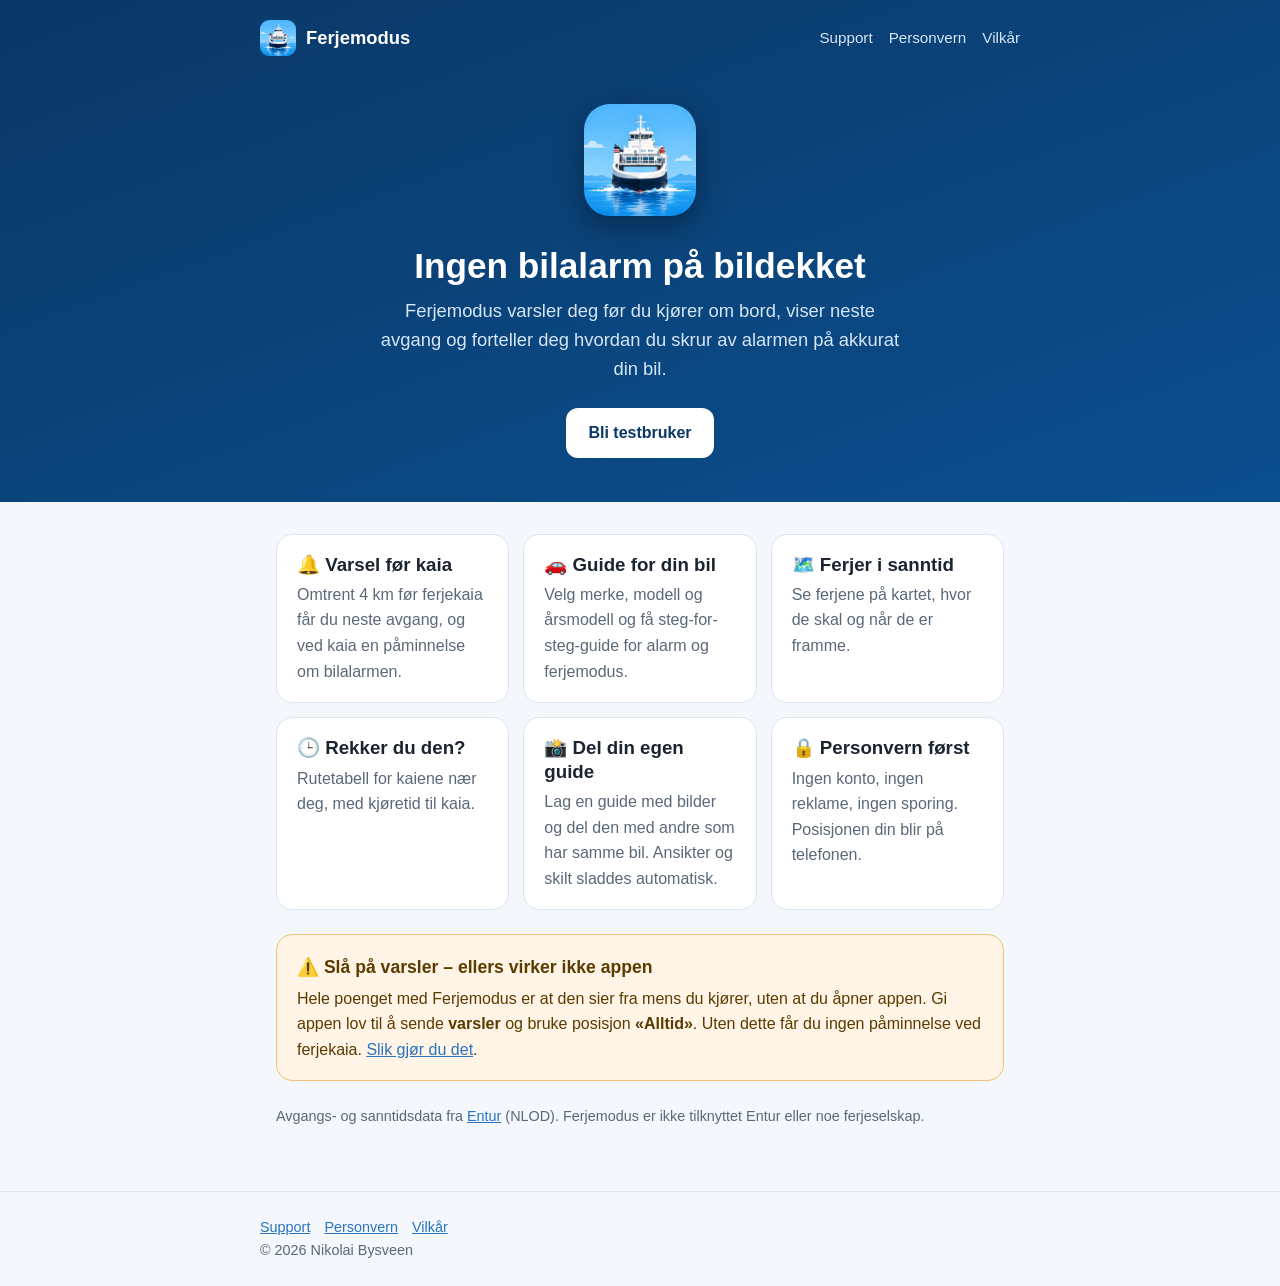
==== index.html @ bf814e64 "Add files via upload" ====
<!doctype html>
<html lang="no"><head><meta charset="utf-8"><meta name="viewport" content="width=device-width,initial-scale=1">
<title>Ferjemodus – husk bilalarmen på ferja</title>
<meta name="description" content="Ferjemodus varsler deg før ferjekaia, viser neste avgang og minner deg på å skru av bilalarmen – med guide for din bil.">
<link rel="icon" href="ikon.png"><link rel="stylesheet" href="stil.css"></head>
<body>
<header><div class="inner">
<nav><a class="logo" href="./"><img src="ikon.png" alt="">Ferjemodus</a><a href="support.html">Support</a><a href="personvern.html">Personvern</a><a href="vilkar.html">Vilkår</a></nav>
<div class="hero">
<img src="ikon.png" alt="Ferjemodus-ikon">
<h1>Ingen bilalarm på bildekket</h1>
<p>Ferjemodus varsler deg før du kjører om bord, viser neste avgang og forteller deg hvordan du skrur av alarmen på akkurat din bil.</p>
<a class="knapp" href="support.html#test">Bli testbruker</a>
</div></div></header>
<main>
<div class="grid">
<div class="kort"><h3>🔔 Varsel før kaia</h3><p>Omtrent 4 km før ferjekaia får du neste avgang, og ved kaia en påminnelse om bilalarmen.</p></div>
<div class="kort"><h3>🚗 Guide for din bil</h3><p>Velg merke, modell og årsmodell og få steg-for-steg-guide for alarm og ferjemodus.</p></div>
<div class="kort"><h3>🗺️ Ferjer i sanntid</h3><p>Se ferjene på kartet, hvor de skal og når de er framme.</p></div>
<div class="kort"><h3>🕒 Rekker du den?</h3><p>Rutetabell for kaiene nær deg, med kjøretid til kaia.</p></div>
<div class="kort"><h3>📸 Del din egen guide</h3><p>Lag en guide med bilder og del den med andre som har samme bil. Ansikter og skilt sladdes automatisk.</p></div>
<div class="kort"><h3>🔒 Personvern først</h3><p>Ingen konto, ingen reklame, ingen sporing. Posisjonen din blir på telefonen.</p></div>
</div>
<div class="varsel"><strong>⚠️ Slå på varsler – ellers virker ikke appen</strong>
Hele poenget med Ferjemodus er at den sier fra mens du kjører, uten at du åpner appen. Gi appen lov til å sende <b>varsler</b> og bruke posisjon <b>«Alltid»</b>. Uten dette får du ingen påminnelse ved ferjekaia. <a href="support.html#varsler">Slik gjør du det</a>.</div>
<p class="oppdatert">Avgangs- og sanntidsdata fra <a href="https://entur.no">Entur</a> (NLOD). Ferjemodus er ikke tilknyttet Entur eller noe ferjeselskap.</p>
</main>
<footer><div class="inner"><a href="support.html">Support</a><a href="personvern.html">Personvern</a><a href="vilkar.html">Vilkår</a><br>© 2026 Nikolai Bysveen</div></footer>
</body></html>
---- stil.css ----
:root{--hav:#0a3866;--hav2:#0b4f8f;--lys:#2973bf;--tekst:#1b2430;--dempet:#5b6878;--bg:#f4f7fb;--kort:#fff;--kant:#dde5ef}
@media (prefers-color-scheme:dark){:root{--tekst:#e8eef6;--dempet:#9fb0c4;--bg:#07182b;--kort:#0d243d;--kant:#1c3a5c}}
*{box-sizing:border-box}
body{margin:0;font-family:-apple-system,BlinkMacSystemFont,"Segoe UI",Roboto,sans-serif;background:var(--bg);color:var(--tekst);line-height:1.6}
a{color:var(--lys)}
header{background:linear-gradient(160deg,var(--hav),var(--hav2));color:#fff;padding:20px 16px}
header .inner,main,footer .inner{max-width:760px;margin:0 auto}
nav{display:flex;align-items:center;gap:16px;flex-wrap:wrap}
nav .logo{display:flex;align-items:center;gap:10px;font-weight:700;font-size:1.15rem;color:#fff;text-decoration:none;margin-right:auto}
nav .logo img{width:36px;height:36px;border-radius:9px}
nav a{color:#d6e6f7;text-decoration:none;font-size:.95rem}
nav a:hover{color:#fff}
.hero{padding:48px 0 24px;text-align:center}
.hero img{width:112px;height:112px;border-radius:26px;box-shadow:0 10px 30px rgba(0,0,0,.35)}
.hero h1{font-size:2.2rem;margin:20px 0 8px}
.hero p{font-size:1.15rem;color:#d6e6f7;margin:0 auto;max-width:520px}
.knapp{display:inline-block;margin-top:24px;background:#fff;color:var(--hav);padding:12px 22px;border-radius:12px;font-weight:700;text-decoration:none}
main{padding:32px 16px 48px}
h1,h2,h3{line-height:1.25}
main h1{margin-top:0}
main h2{margin-top:2em}
.kort{background:var(--kort);border:1px solid var(--kant);border-radius:16px;padding:18px 20px;margin:14px 0}
.kort h3{margin:0 0 6px}
.kort p{margin:0;color:var(--dempet)}
.grid{display:grid;grid-template-columns:repeat(auto-fit,minmax(220px,1fr));gap:14px}
.grid .kort{margin:0}
.varsel{background:#fff4e5;border:1px solid #f0c27a;color:#5a3b00;border-radius:16px;padding:18px 20px;margin:24px 0}
@media (prefers-color-scheme:dark){.varsel{background:#3a2a0c;border-color:#7a5a1e;color:#ffe2b0}}
.varsel strong{display:block;font-size:1.1rem;margin-bottom:4px}
.oppdatert{color:var(--dempet);font-size:.9rem}
footer{border-top:1px solid var(--kant);padding:24px 16px;color:var(--dempet);font-size:.9rem}
footer a{margin-right:14px}
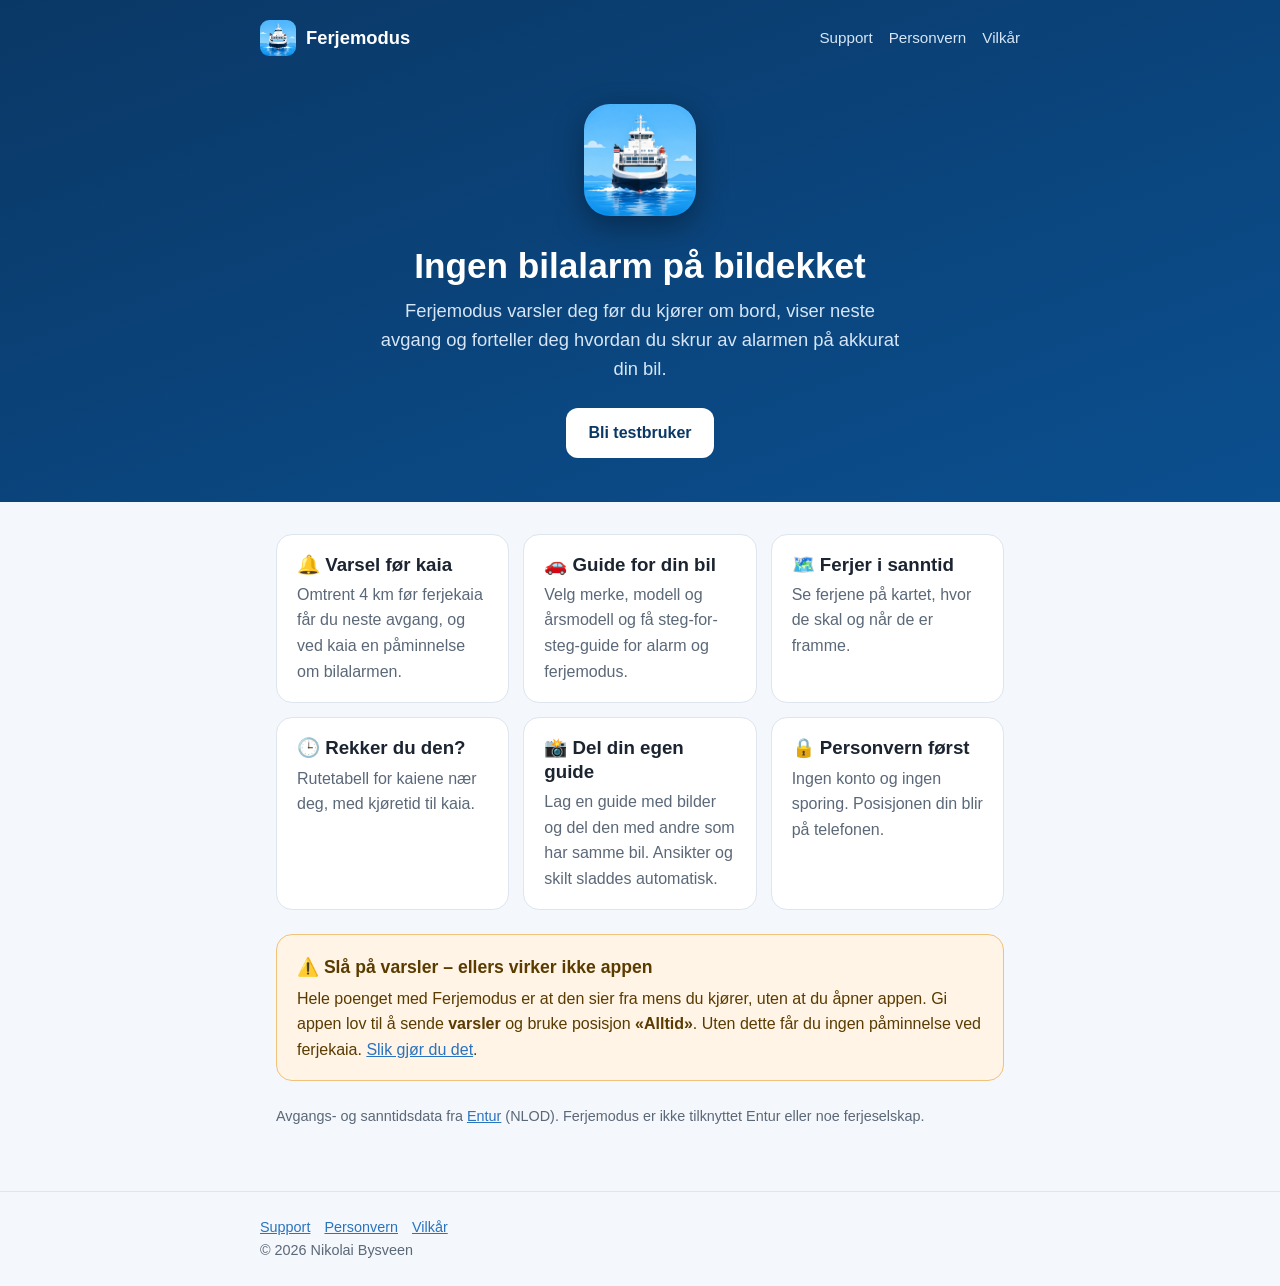
==== commit cac0d4ca: "Fjern «ingen reklame», behold «ingen sporing»" ====
--- a/index.html
+++ b/index.html
@@ -19,7 +19,7 @@
 <div class="kort"><h3>🗺️ Ferjer i sanntid</h3><p>Se ferjene på kartet, hvor de skal og når de er framme.</p></div>
 <div class="kort"><h3>🕒 Rekker du den?</h3><p>Rutetabell for kaiene nær deg, med kjøretid til kaia.</p></div>
 <div class="kort"><h3>📸 Del din egen guide</h3><p>Lag en guide med bilder og del den med andre som har samme bil. Ansikter og skilt sladdes automatisk.</p></div>
-<div class="kort"><h3>🔒 Personvern først</h3><p>Ingen konto, ingen reklame, ingen sporing. Posisjonen din blir på telefonen.</p></div>
+<div class="kort"><h3>🔒 Personvern først</h3><p>Ingen konto og ingen sporing. Posisjonen din blir på telefonen.</p></div>
 </div>
 <div class="varsel"><strong>⚠️ Slå på varsler – ellers virker ikke appen</strong>
 Hele poenget med Ferjemodus er at den sier fra mens du kjører, uten at du åpner appen. Gi appen lov til å sende <b>varsler</b> og bruke posisjon <b>«Alltid»</b>. Uten dette får du ingen påminnelse ved ferjekaia. <a href="support.html#varsler">Slik gjør du det</a>.</div>
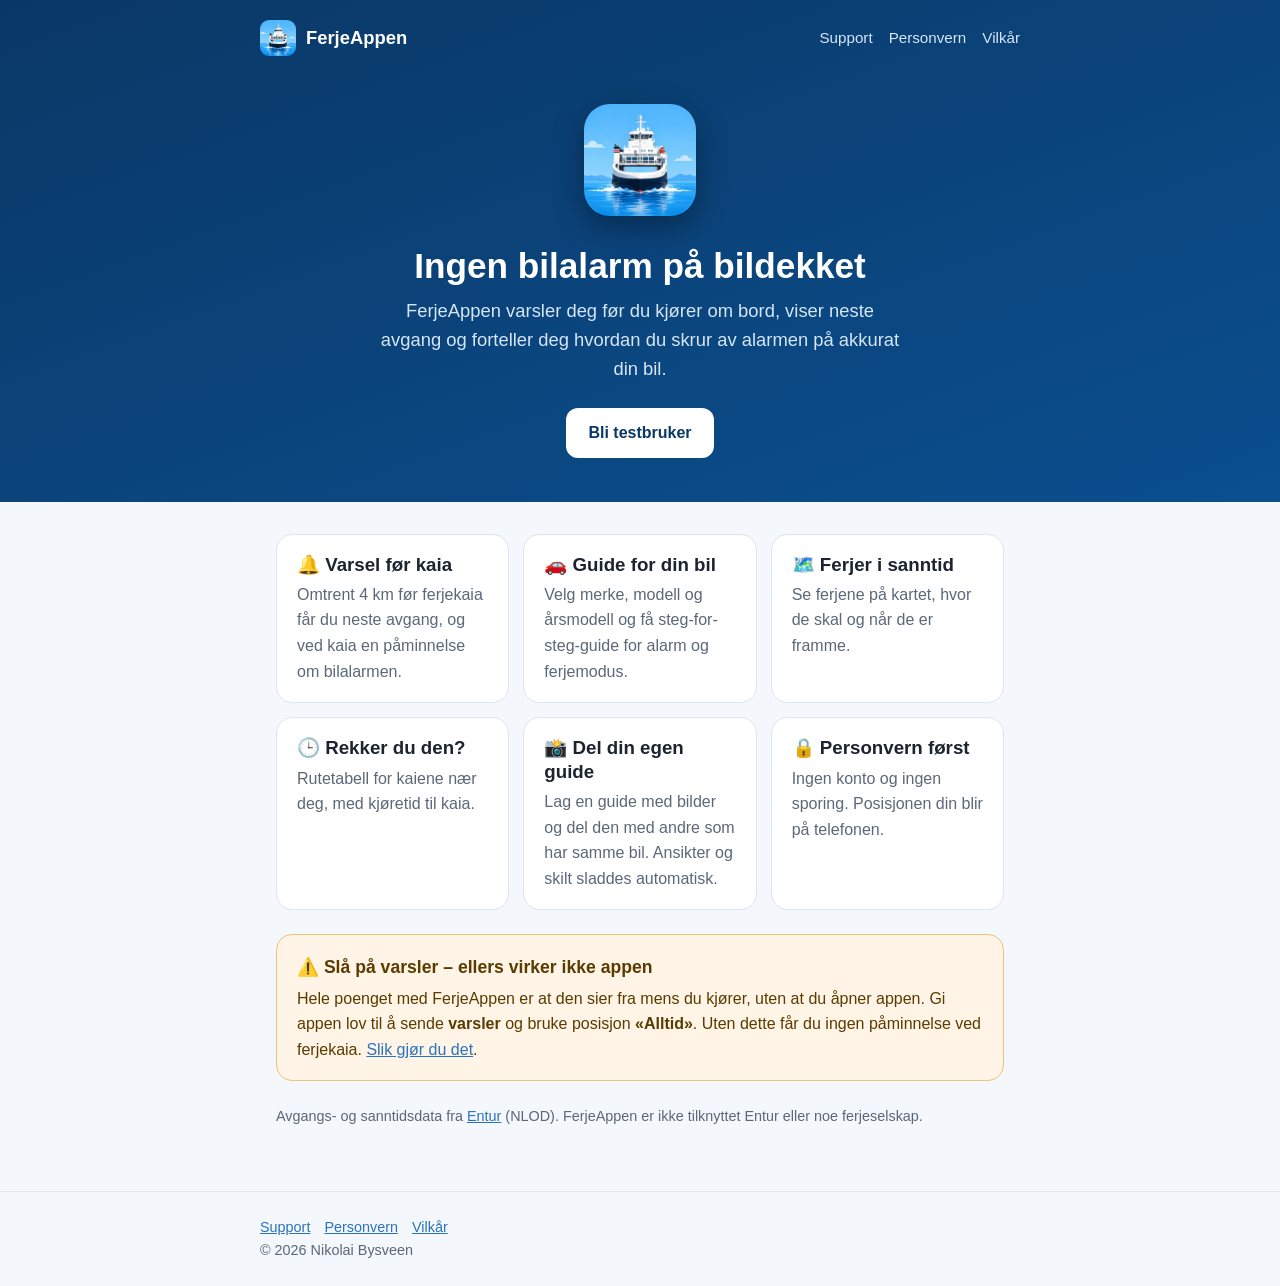
==== commit 4b6141cc: "Nytt navn FerjeAppen, personvern for stemmer og navn" ====
--- a/index.html
+++ b/index.html
@@ -1,15 +1,15 @@
 <!doctype html>
 <html lang="no"><head><meta charset="utf-8"><meta name="viewport" content="width=device-width,initial-scale=1">
-<title>Ferjemodus – husk bilalarmen på ferja</title>
-<meta name="description" content="Ferjemodus varsler deg før ferjekaia, viser neste avgang og minner deg på å skru av bilalarmen – med guide for din bil.">
+<title>FerjeAppen – husk bilalarmen på ferja</title>
+<meta name="description" content="FerjeAppen varsler deg før ferjekaia, viser neste avgang og minner deg på å skru av bilalarmen – med guide for din bil.">
 <link rel="icon" href="ikon.png"><link rel="stylesheet" href="stil.css"></head>
 <body>
 <header><div class="inner">
-<nav><a class="logo" href="./"><img src="ikon.png" alt="">Ferjemodus</a><a href="support.html">Support</a><a href="personvern.html">Personvern</a><a href="vilkar.html">Vilkår</a></nav>
+<nav><a class="logo" href="./"><img src="ikon.png" alt="">FerjeAppen</a><a href="support.html">Support</a><a href="personvern.html">Personvern</a><a href="vilkar.html">Vilkår</a></nav>
 <div class="hero">
-<img src="ikon.png" alt="Ferjemodus-ikon">
+<img src="ikon.png" alt="FerjeAppen-ikon">
 <h1>Ingen bilalarm på bildekket</h1>
-<p>Ferjemodus varsler deg før du kjører om bord, viser neste avgang og forteller deg hvordan du skrur av alarmen på akkurat din bil.</p>
+<p>FerjeAppen varsler deg før du kjører om bord, viser neste avgang og forteller deg hvordan du skrur av alarmen på akkurat din bil.</p>
 <a class="knapp" href="support.html#test">Bli testbruker</a>
 </div></div></header>
 <main>
@@ -22,8 +22,8 @@
 <div class="kort"><h3>🔒 Personvern først</h3><p>Ingen konto og ingen sporing. Posisjonen din blir på telefonen.</p></div>
 </div>
 <div class="varsel"><strong>⚠️ Slå på varsler – ellers virker ikke appen</strong>
-Hele poenget med Ferjemodus er at den sier fra mens du kjører, uten at du åpner appen. Gi appen lov til å sende <b>varsler</b> og bruke posisjon <b>«Alltid»</b>. Uten dette får du ingen påminnelse ved ferjekaia. <a href="support.html#varsler">Slik gjør du det</a>.</div>
-<p class="oppdatert">Avgangs- og sanntidsdata fra <a href="https://entur.no">Entur</a> (NLOD). Ferjemodus er ikke tilknyttet Entur eller noe ferjeselskap.</p>
+Hele poenget med FerjeAppen er at den sier fra mens du kjører, uten at du åpner appen. Gi appen lov til å sende <b>varsler</b> og bruke posisjon <b>«Alltid»</b>. Uten dette får du ingen påminnelse ved ferjekaia. <a href="support.html#varsler">Slik gjør du det</a>.</div>
+<p class="oppdatert">Avgangs- og sanntidsdata fra <a href="https://entur.no">Entur</a> (NLOD). FerjeAppen er ikke tilknyttet Entur eller noe ferjeselskap.</p>
 </main>
 <footer><div class="inner"><a href="support.html">Support</a><a href="personvern.html">Personvern</a><a href="vilkar.html">Vilkår</a><br>© 2026 Nikolai Bysveen</div></footer>
 </body></html>
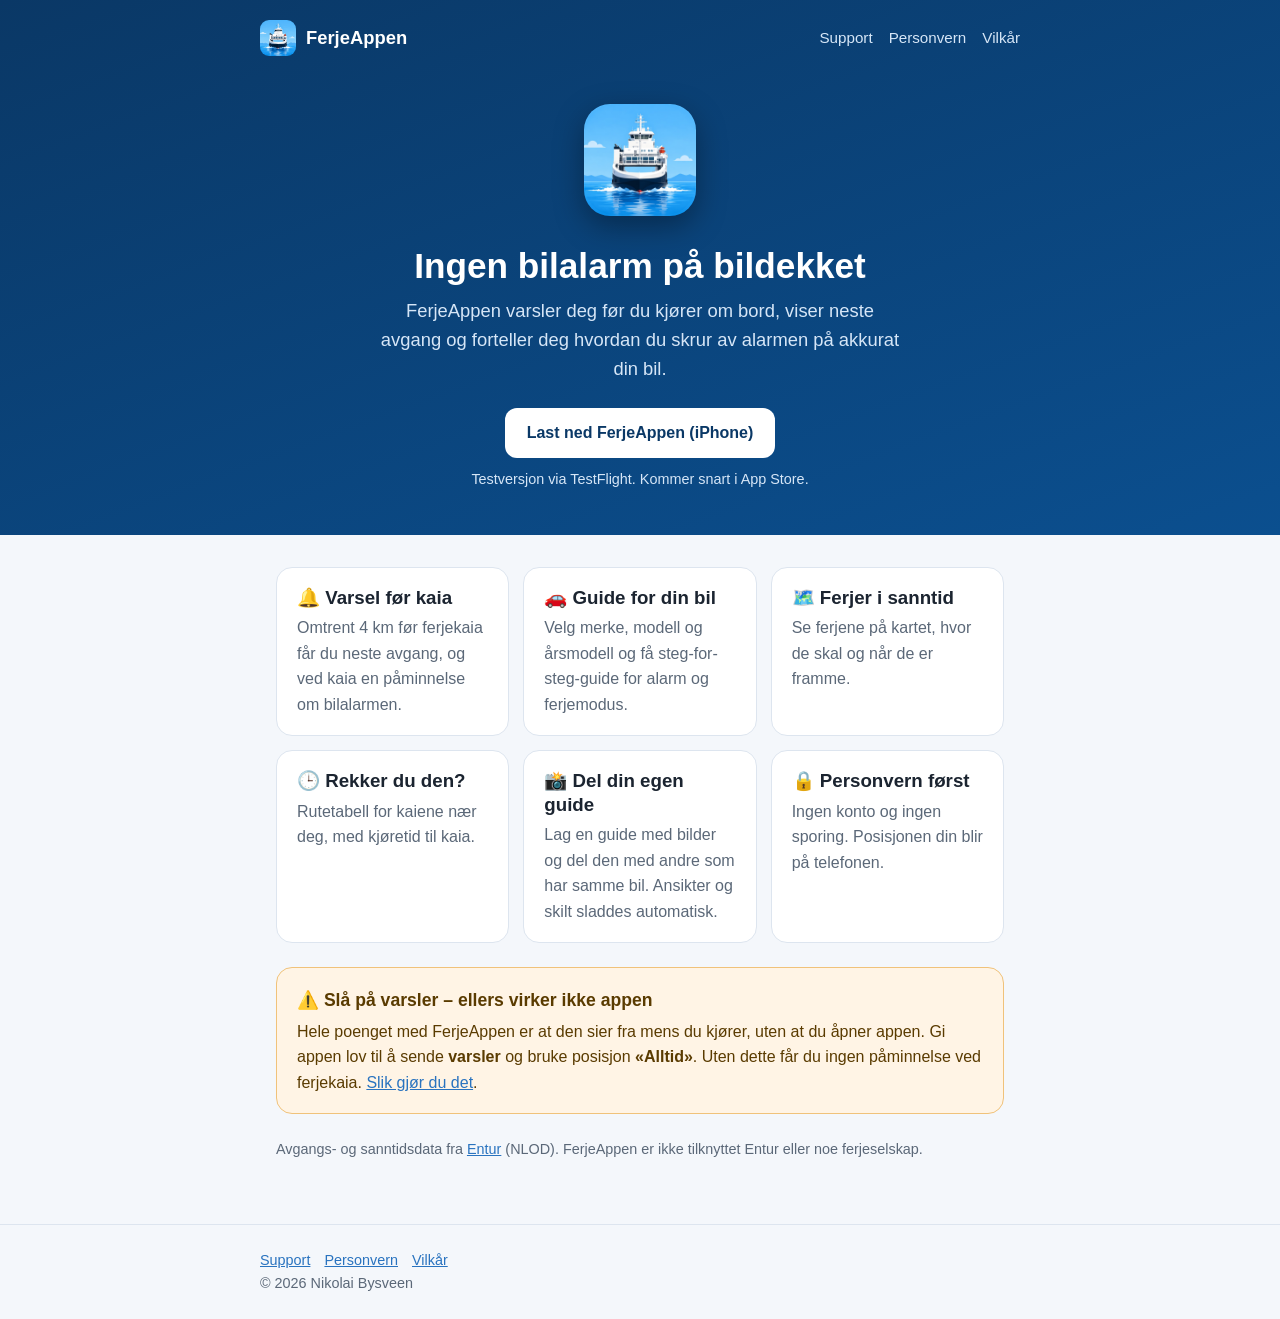
==== commit bf4e73ee: "Last ned-knapp til TestFlight" ====
--- a/index.html
+++ b/index.html
@@ -10,7 +10,8 @@
 <img src="ikon.png" alt="FerjeAppen-ikon">
 <h1>Ingen bilalarm på bildekket</h1>
 <p>FerjeAppen varsler deg før du kjører om bord, viser neste avgang og forteller deg hvordan du skrur av alarmen på akkurat din bil.</p>
-<a class="knapp" href="support.html#test">Bli testbruker</a>
+<a class="knapp" href="https://testflight.apple.com/join/tNeA8xzN">Last ned FerjeAppen (iPhone)</a>
+<p style="font-size:.9rem;margin-top:10px">Testversjon via TestFlight. Kommer snart i App Store.</p>
 </div></div></header>
 <main>
 <div class="grid">
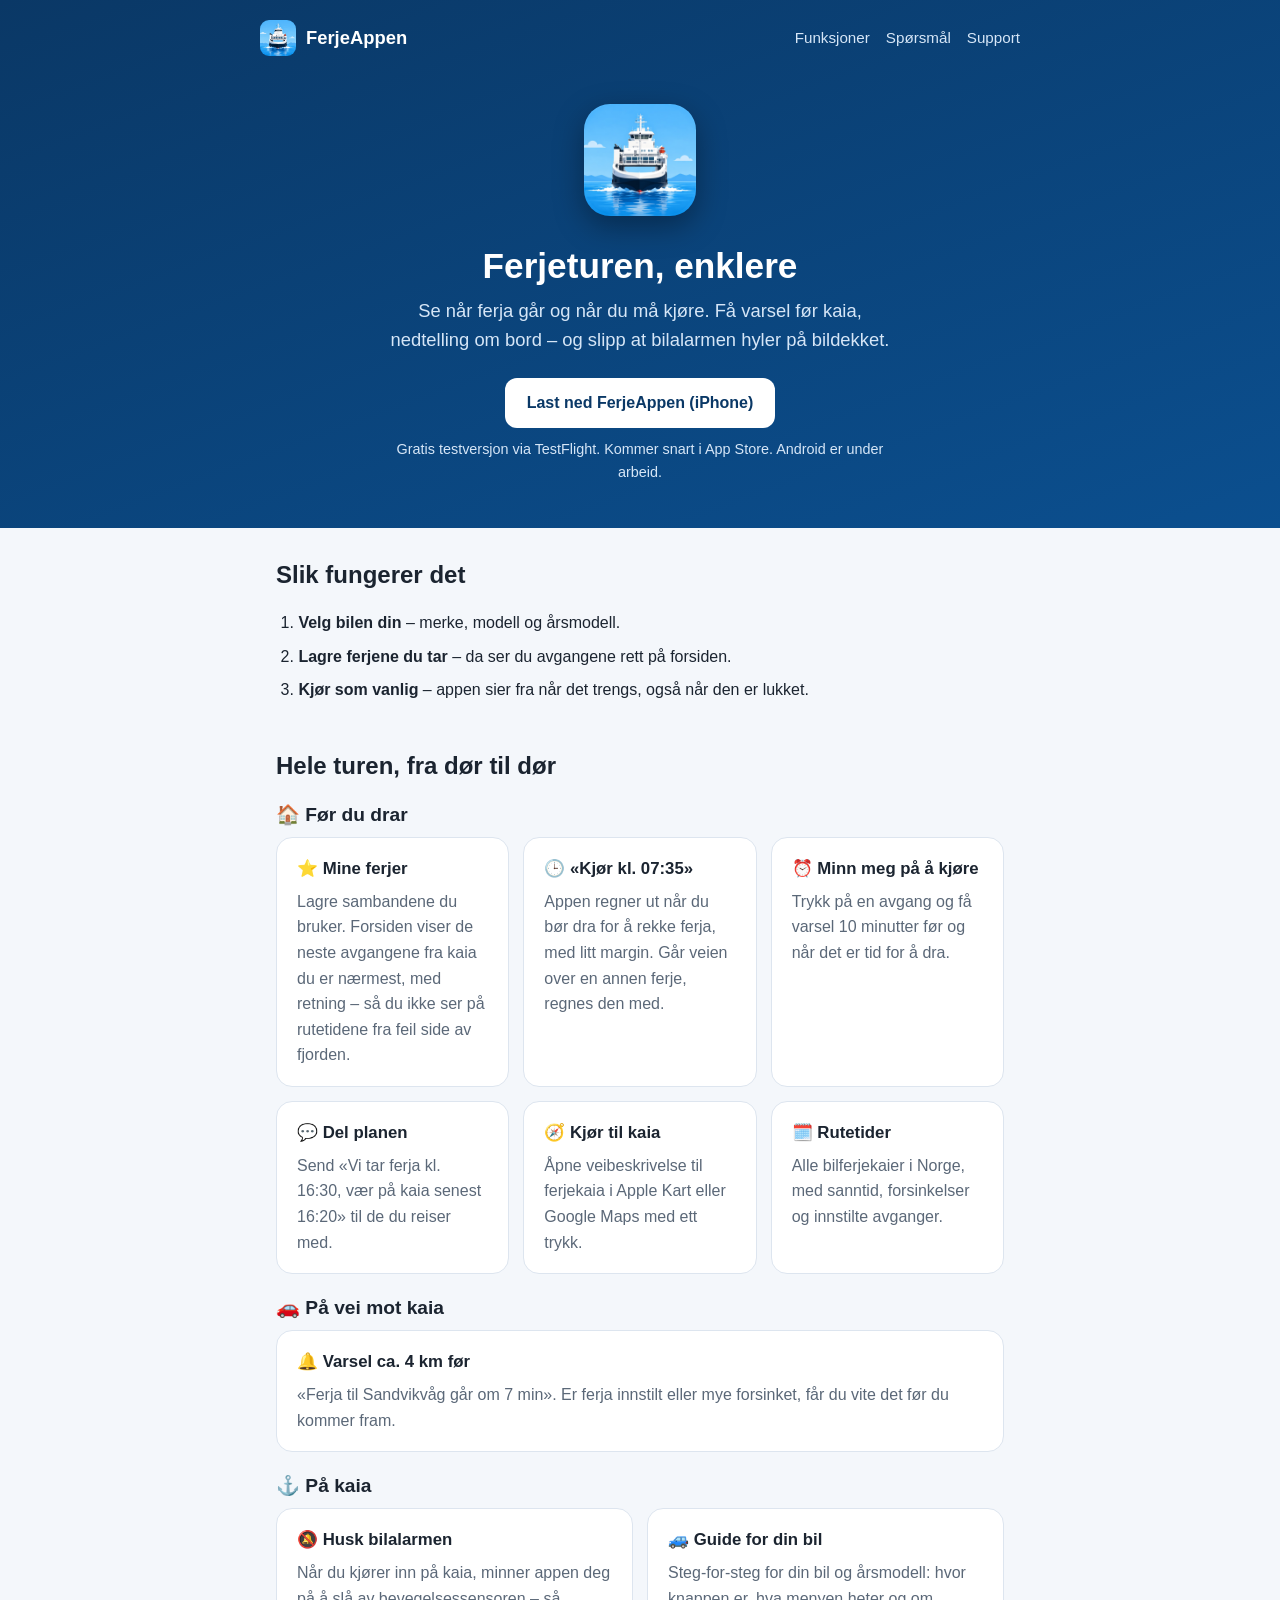
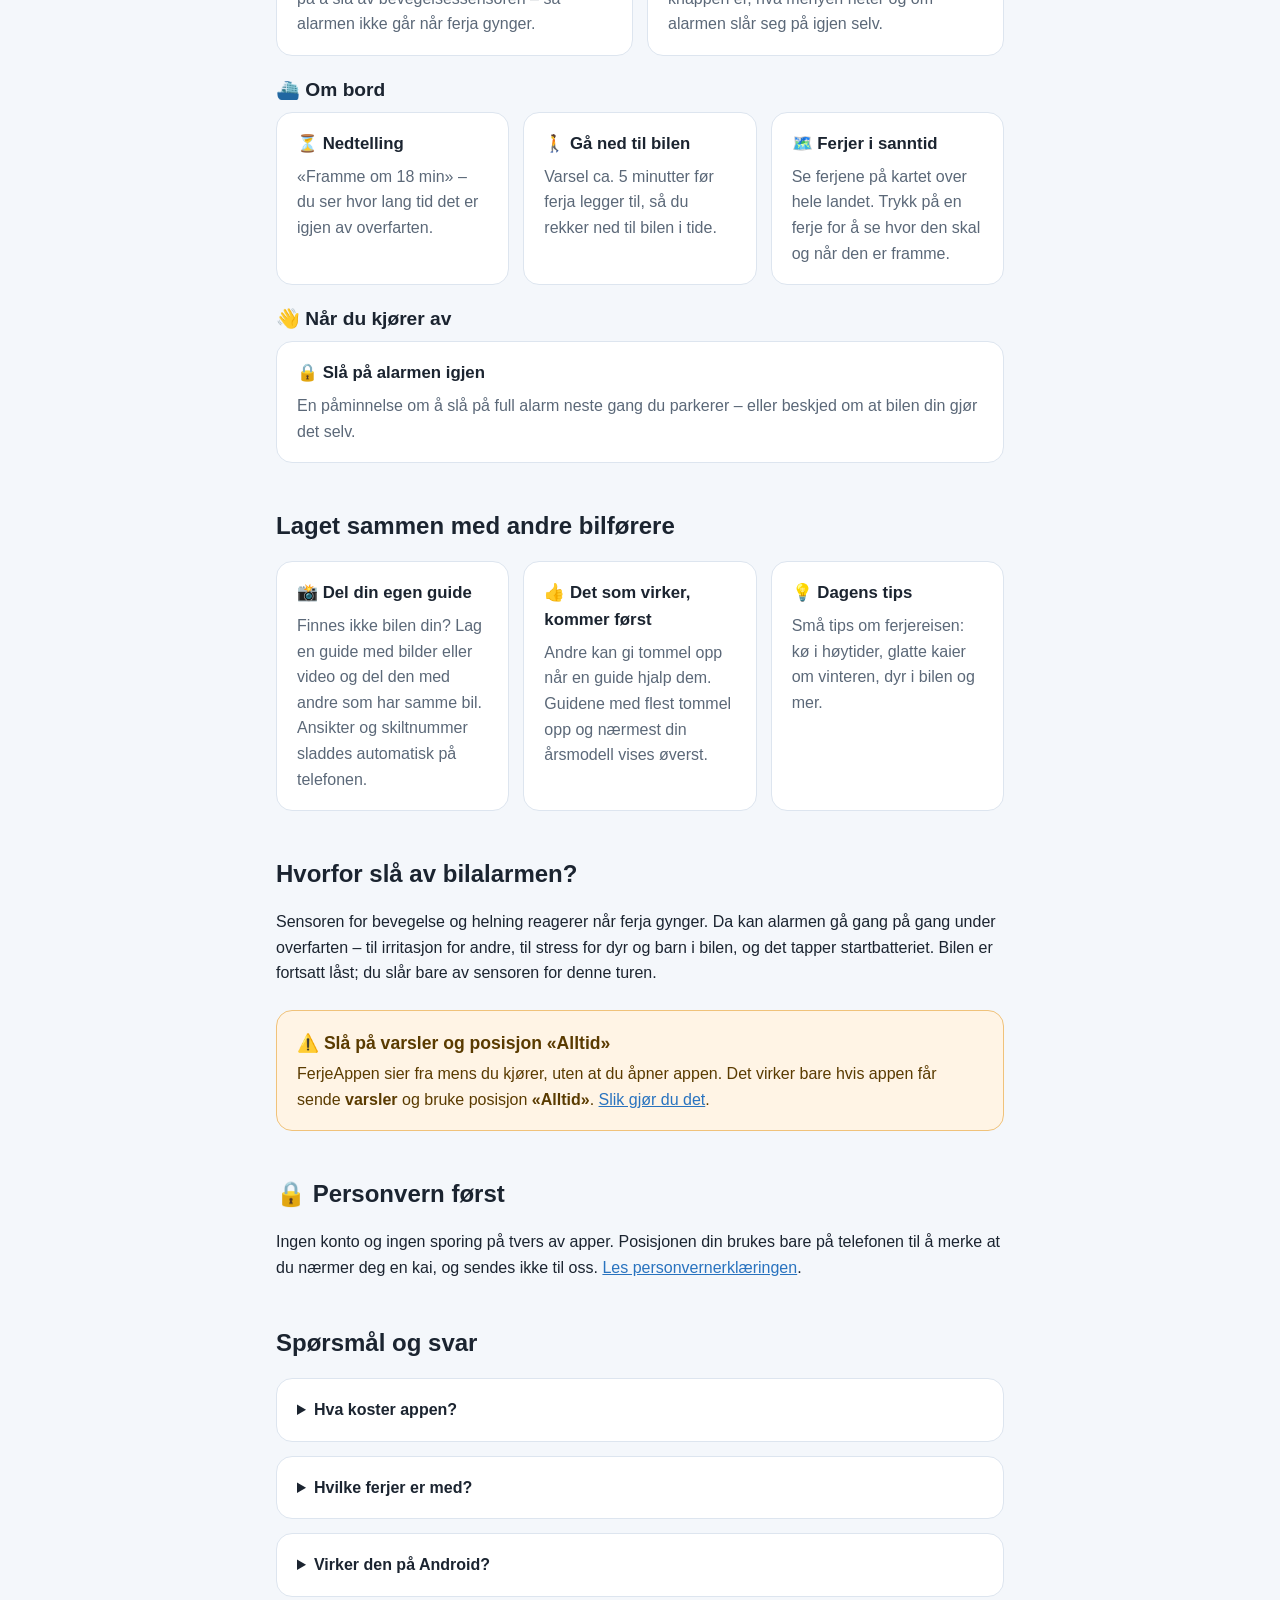
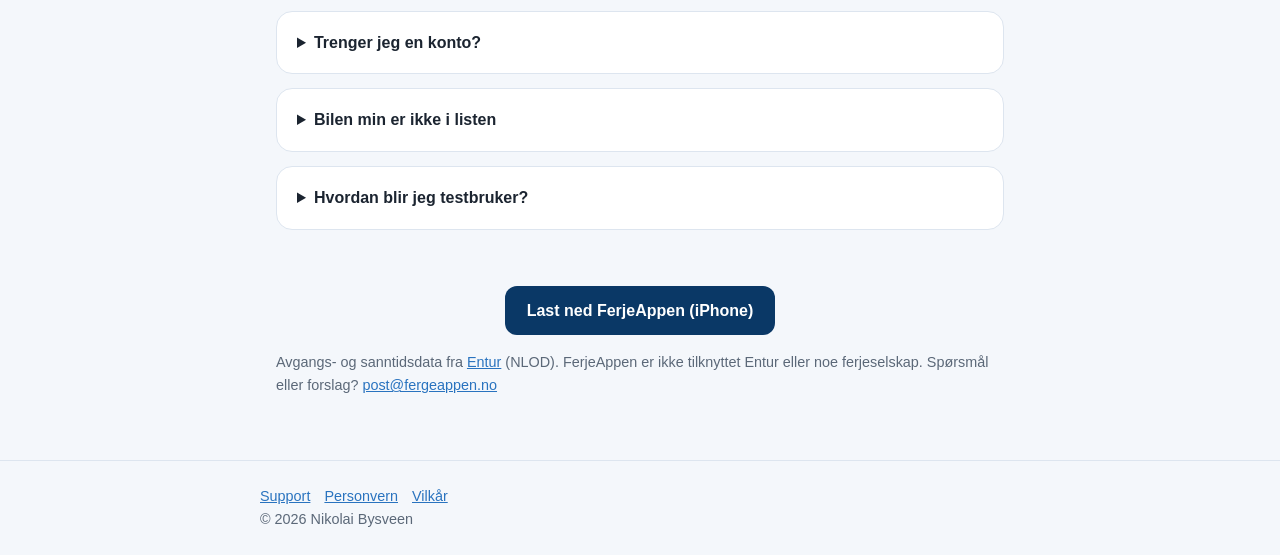
==== commit b2cd347d: "Mer informativ forside med alle funksjoner" ====
--- a/index.html
+++ b/index.html
@@ -1,30 +1,99 @@
 <!doctype html>
 <html lang="no"><head><meta charset="utf-8"><meta name="viewport" content="width=device-width,initial-scale=1">
-<title>FerjeAppen – husk bilalarmen på ferja</title>
-<meta name="description" content="FerjeAppen varsler deg før ferjekaia, viser neste avgang og minner deg på å skru av bilalarmen – med guide for din bil.">
+<title>FerjeAppen – avganger, varsel før kaia og hjelp med bilalarmen</title>
+<meta name="description" content="FerjeAppen viser når ferja går og når du må kjøre, varsler deg før ferjekaia, teller ned om bord og minner deg på å skru av bilalarmen – med guide for din bil. Gratis, uten konto og uten sporing.">
 <link rel="icon" href="ikon.png"><link rel="stylesheet" href="stil.css"></head>
 <body>
 <header><div class="inner">
-<nav><a class="logo" href="./"><img src="ikon.png" alt="">FerjeAppen</a><a href="support.html">Support</a><a href="personvern.html">Personvern</a><a href="vilkar.html">Vilkår</a></nav>
+<nav><a class="logo" href="./"><img src="ikon.png" alt="">FerjeAppen</a><a href="#funksjoner">Funksjoner</a><a href="#sporsmal">Spørsmål</a><a href="support.html">Support</a></nav>
 <div class="hero">
 <img src="ikon.png" alt="FerjeAppen-ikon">
-<h1>Ingen bilalarm på bildekket</h1>
-<p>FerjeAppen varsler deg før du kjører om bord, viser neste avgang og forteller deg hvordan du skrur av alarmen på akkurat din bil.</p>
+<h1>Ferjeturen, enklere</h1>
+<p>Se når ferja går og når du må kjøre. Få varsel før kaia, nedtelling om bord – og slipp at bilalarmen hyler på bildekket.</p>
 <a class="knapp" href="https://testflight.apple.com/join/tNeA8xzN">Last ned FerjeAppen (iPhone)</a>
-<p style="font-size:.9rem;margin-top:10px">Testversjon via TestFlight. Kommer snart i App Store.</p>
+<p style="font-size:.9rem;margin-top:10px">Gratis testversjon via TestFlight. Kommer snart i App Store. Android er under arbeid.</p>
 </div></div></header>
 <main>
+
+<h2 style="margin-top:0">Slik fungerer det</h2>
+<ol class="steg">
+<li><strong>Velg bilen din</strong> – merke, modell og årsmodell.</li>
+<li><strong>Lagre ferjene du tar</strong> – da ser du avgangene rett på forsiden.</li>
+<li><strong>Kjør som vanlig</strong> – appen sier fra når det trengs, også når den er lukket.</li>
+</ol>
+
+<h2 id="funksjoner">Hele turen, fra dør til dør</h2>
+
+<div class="fase">
+<h3>🏠 Før du drar</h3>
 <div class="grid">
-<div class="kort"><h3>🔔 Varsel før kaia</h3><p>Omtrent 4 km før ferjekaia får du neste avgang, og ved kaia en påminnelse om bilalarmen.</p></div>
-<div class="kort"><h3>🚗 Guide for din bil</h3><p>Velg merke, modell og årsmodell og få steg-for-steg-guide for alarm og ferjemodus.</p></div>
-<div class="kort"><h3>🗺️ Ferjer i sanntid</h3><p>Se ferjene på kartet, hvor de skal og når de er framme.</p></div>
-<div class="kort"><h3>🕒 Rekker du den?</h3><p>Rutetabell for kaiene nær deg, med kjøretid til kaia.</p></div>
-<div class="kort"><h3>📸 Del din egen guide</h3><p>Lag en guide med bilder og del den med andre som har samme bil. Ansikter og skilt sladdes automatisk.</p></div>
-<div class="kort"><h3>🔒 Personvern først</h3><p>Ingen konto og ingen sporing. Posisjonen din blir på telefonen.</p></div>
+<div class="kort"><h4>⭐ Mine ferjer</h4><p>Lagre sambandene du bruker. Forsiden viser de neste avgangene fra kaia du er nærmest, med retning – så du ikke ser på rutetidene fra feil side av fjorden.</p></div>
+<div class="kort"><h4>🕒 «Kjør kl. 07:35»</h4><p>Appen regner ut når du bør dra for å rekke ferja, med litt margin. Går veien over en annen ferje, regnes den med.</p></div>
+<div class="kort"><h4>⏰ Minn meg på å kjøre</h4><p>Trykk på en avgang og få varsel 10 minutter før og når det er tid for å dra.</p></div>
+<div class="kort"><h4>💬 Del planen</h4><p>Send «Vi tar ferja kl. 16:30, vær på kaia senest 16:20» til de du reiser med.</p></div>
+<div class="kort"><h4>🧭 Kjør til kaia</h4><p>Åpne veibeskrivelse til ferjekaia i Apple Kart eller Google Maps med ett trykk.</p></div>
+<div class="kort"><h4>🗓️ Rutetider</h4><p>Alle bilferjekaier i Norge, med sanntid, forsinkelser og innstilte avganger.</p></div>
 </div>
-<div class="varsel"><strong>⚠️ Slå på varsler – ellers virker ikke appen</strong>
-Hele poenget med FerjeAppen er at den sier fra mens du kjører, uten at du åpner appen. Gi appen lov til å sende <b>varsler</b> og bruke posisjon <b>«Alltid»</b>. Uten dette får du ingen påminnelse ved ferjekaia. <a href="support.html#varsler">Slik gjør du det</a>.</div>
-<p class="oppdatert">Avgangs- og sanntidsdata fra <a href="https://entur.no">Entur</a> (NLOD). FerjeAppen er ikke tilknyttet Entur eller noe ferjeselskap.</p>
+</div>
+
+<div class="fase">
+<h3>🚗 På vei mot kaia</h3>
+<div class="grid">
+<div class="kort"><h4>🔔 Varsel ca. 4 km før</h4><p>«Ferja til Sandvikvåg går om 7 min». Er ferja innstilt eller mye forsinket, får du vite det før du kommer fram.</p></div>
+</div>
+</div>
+
+<div class="fase">
+<h3>⚓ På kaia</h3>
+<div class="grid">
+<div class="kort"><h4>🔕 Husk bilalarmen</h4><p>Når du kjører inn på kaia, minner appen deg på å slå av bevegelsessensoren – så alarmen ikke går når ferja gynger.</p></div>
+<div class="kort"><h4>🚙 Guide for din bil</h4><p>Steg-for-steg for din bil og årsmodell: hvor knappen er, hva menyen heter og om alarmen slår seg på igjen selv.</p></div>
+</div>
+</div>
+
+<div class="fase">
+<h3>⛴️ Om bord</h3>
+<div class="grid">
+<div class="kort"><h4>⏳ Nedtelling</h4><p>«Framme om 18 min» – du ser hvor lang tid det er igjen av overfarten.</p></div>
+<div class="kort"><h4>🚶 Gå ned til bilen</h4><p>Varsel ca. 5 minutter før ferja legger til, så du rekker ned til bilen i tide.</p></div>
+<div class="kort"><h4>🗺️ Ferjer i sanntid</h4><p>Se ferjene på kartet over hele landet. Trykk på en ferje for å se hvor den skal og når den er framme.</p></div>
+</div>
+</div>
+
+<div class="fase">
+<h3>👋 Når du kjører av</h3>
+<div class="grid">
+<div class="kort"><h4>🔒 Slå på alarmen igjen</h4><p>En påminnelse om å slå på full alarm neste gang du parkerer – eller beskjed om at bilen din gjør det selv.</p></div>
+</div>
+</div>
+
+<h2>Laget sammen med andre bilførere</h2>
+<div class="grid">
+<div class="kort"><h4>📸 Del din egen guide</h4><p>Finnes ikke bilen din? Lag en guide med bilder eller video og del den med andre som har samme bil. Ansikter og skiltnummer sladdes automatisk på telefonen.</p></div>
+<div class="kort"><h4>👍 Det som virker, kommer først</h4><p>Andre kan gi tommel opp når en guide hjalp dem. Guidene med flest tommel opp og nærmest din årsmodell vises øverst.</p></div>
+<div class="kort"><h4>💡 Dagens tips</h4><p>Små tips om ferjereisen: kø i høytider, glatte kaier om vinteren, dyr i bilen og mer.</p></div>
+</div>
+
+<h2>Hvorfor slå av bilalarmen?</h2>
+<p>Sensoren for bevegelse og helning reagerer når ferja gynger. Da kan alarmen gå gang på gang under overfarten – til irritasjon for andre, til stress for dyr og barn i bilen, og det tapper startbatteriet. Bilen er fortsatt låst; du slår bare av sensoren for denne turen.</p>
+
+<div class="varsel"><strong>⚠️ Slå på varsler og posisjon «Alltid»</strong>
+FerjeAppen sier fra mens du kjører, uten at du åpner appen. Det virker bare hvis appen får sende <b>varsler</b> og bruke posisjon <b>«Alltid»</b>. <a href="support.html#varsler">Slik gjør du det</a>.</div>
+
+<h2>🔒 Personvern først</h2>
+<p>Ingen konto og ingen sporing på tvers av apper. Posisjonen din brukes bare på telefonen til å merke at du nærmer deg en kai, og sendes ikke til oss. <a href="personvern.html">Les personvernerklæringen</a>.</p>
+
+<h2 id="sporsmal">Spørsmål og svar</h2>
+<details class="kort"><summary>Hva koster appen?</summary><p>Den er gratis å bruke nå. Hvis vi en gang innfører betaling, varsler vi i appen minst tre uker før.</p></details>
+<details class="kort"><summary>Hvilke ferjer er med?</summary><p>Bilferjene i Norge som har ruter hos Entur – over 400 ferjekaier. Hurtigbåter og utenlandsferjer er ikke med ennå.</p></details>
+<details class="kort"><summary>Virker den på Android?</summary><p>Ikke ennå. Android-versjonen er under arbeid. Foreløpig finnes appen for iPhone.</p></details>
+<details class="kort"><summary>Trenger jeg en konto?</summary><p>Nei. Du kan bruke alt uten å logge inn.</p></details>
+<details class="kort"><summary>Bilen min er ikke i listen</summary><p>Legg den til selv med «Legg til annen modell». Da får du en generell guide, og kan lage din egen med bilder som andre med samme bil også får glede av.</p></details>
+<details class="kort"><summary>Hvordan blir jeg testbruker?</summary><p>Installer <a href="https://apps.apple.com/app/testflight/id899247664">TestFlight</a> fra App Store, og åpne <a href="https://testflight.apple.com/join/tNeA8xzN">testlenken</a> på iPhonen. Tilbakemeldinger sender du ved å ta et skjermbilde i appen.</p></details>
+
+<p style="text-align:center;margin-top:32px"><a class="knapp knapp-bla" href="https://testflight.apple.com/join/tNeA8xzN">Last ned FerjeAppen (iPhone)</a></p>
+
+<p class="oppdatert">Avgangs- og sanntidsdata fra <a href="https://entur.no">Entur</a> (NLOD). FerjeAppen er ikke tilknyttet Entur eller noe ferjeselskap. Spørsmål eller forslag? <a href="mailto:post@fergeappen.no">post@fergeappen.no</a></p>
 </main>
 <footer><div class="inner"><a href="support.html">Support</a><a href="personvern.html">Personvern</a><a href="vilkar.html">Vilkår</a><br>© 2026 Nikolai Bysveen</div></footer>
 </body></html>
--- a/stil.css
+++ b/stil.css
@@ -30,3 +30,11 @@
 .oppdatert{color:var(--dempet);font-size:.9rem}
 footer{border-top:1px solid var(--kant);padding:24px 16px;color:var(--dempet);font-size:.9rem}
 footer a{margin-right:14px}
+.kort h4{margin:0 0 6px;font-size:1.05rem}
+.fase{margin:22px 0 8px}
+.fase h3{margin:0 0 10px;font-size:1.2rem}
+.steg{padding-left:1.4em;margin:0}
+.steg li{margin:8px 0}
+details.kort summary{cursor:pointer;font-weight:700}
+details.kort p{margin-top:8px}
+.knapp-bla{background:var(--hav);color:#fff}
